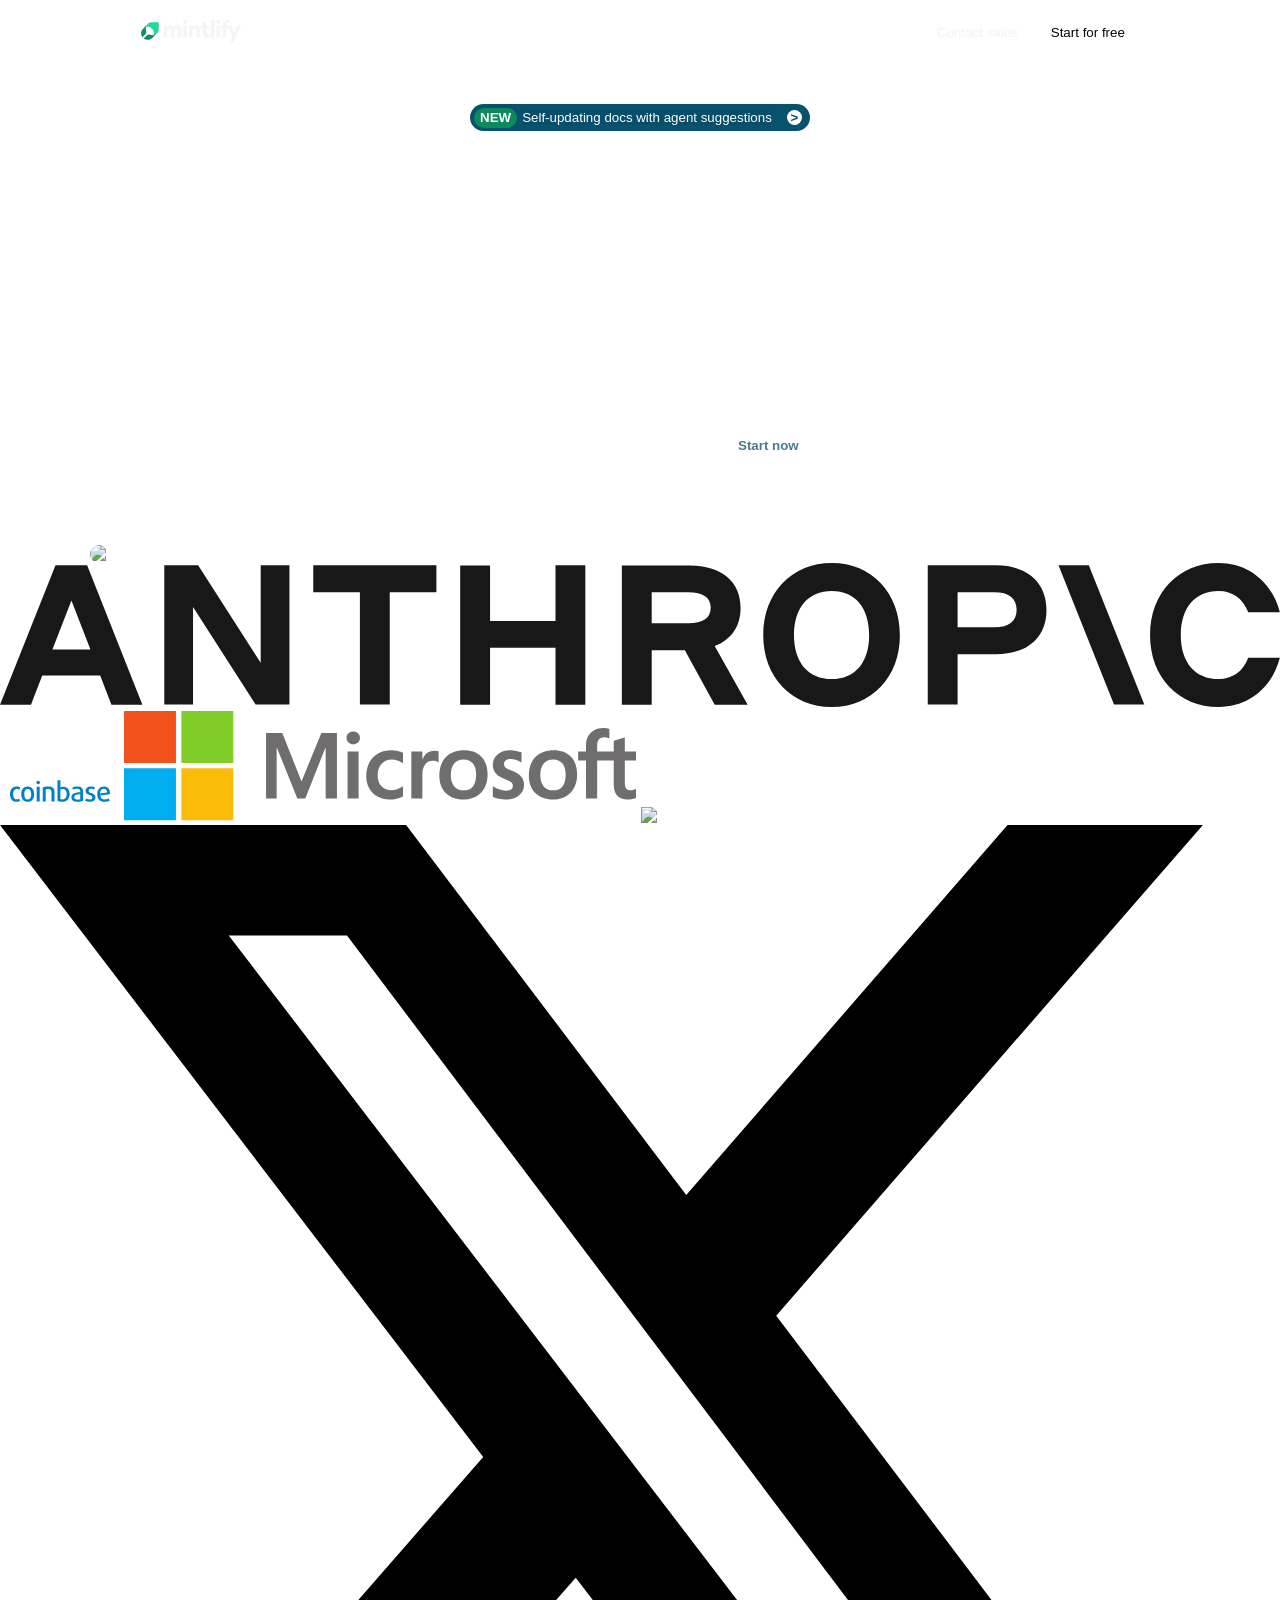
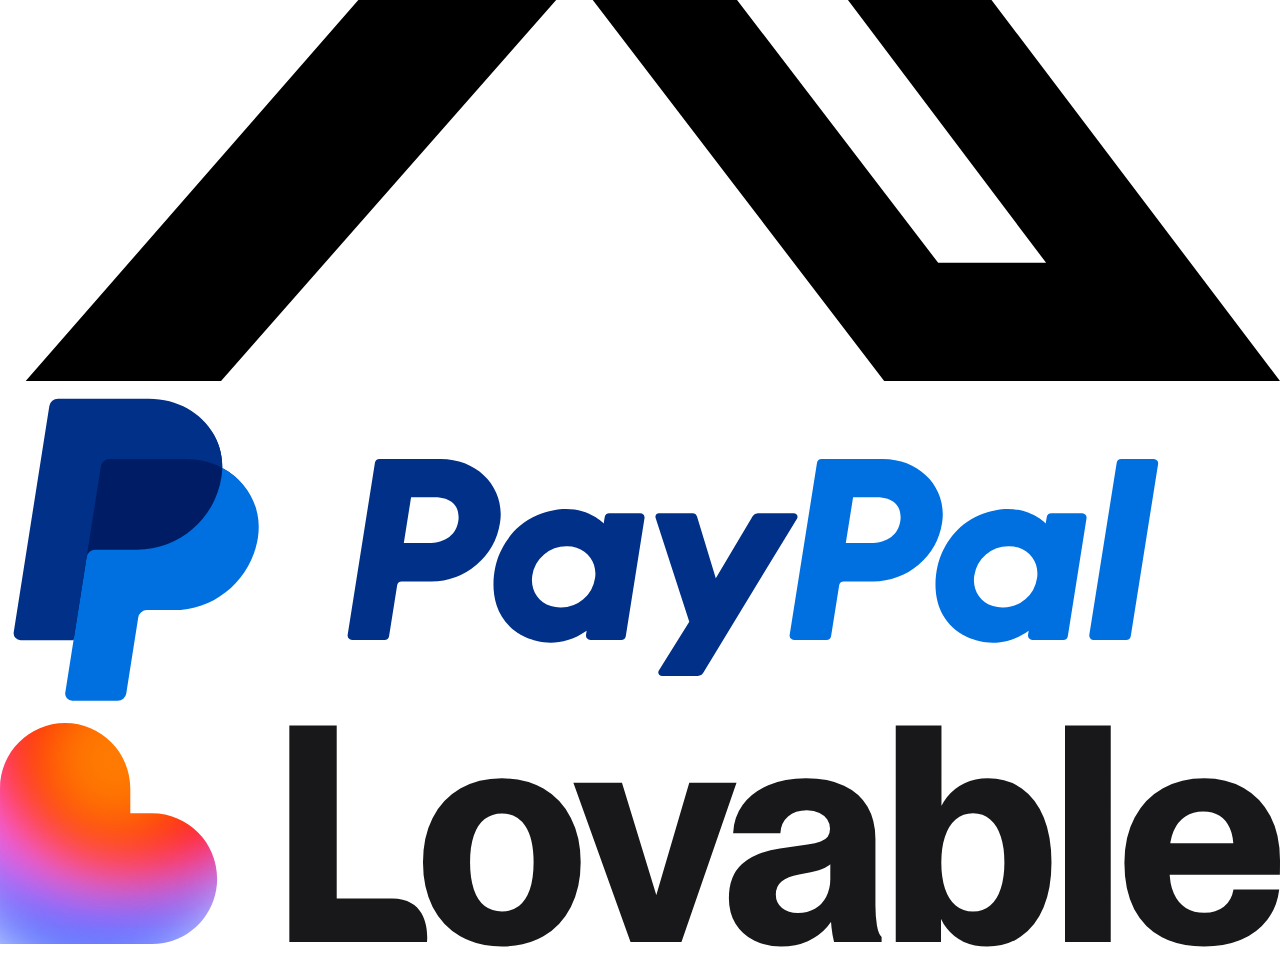
==== index.html @ 8089e69b "commit" ====
<!DOCTYPE html>
<html lang="en">

<head>
    <meta charset="UTF-8">
    <meta name="viewport" content="width=device-width, initial-scale=1.0">
    <title>Mintlify</title>
    <link rel="stylesheet" href="index.css">
</head>

<body>

    <!-- NAV BAR -->
    <div class="nav">
        <div class="logo">
            <img src="logo.svg" alt="Mintlify logo" width="100" height="50">
        </div>
        <div class="child2">
            <a href="https://www.mintlify.com/startups">Resources</a>
            <a href="https://www.mintlify.com/docsD">Documentation</a>
            <a href="https://www.mintlify.com/customers">Customers</a>
            <a href="https://www.mintlify.com/blog">Blog</a>
            <a href="https://www.mintlify.com/pricing">Pricing</a>
        </div>
        <div>
            <div class="child3">
                <button class="button1">
                    Contact sales
                </button>
                <button class="button2">
                    Start for free
                </button>
            </div>
        </div>
    </div>
    <!-- new button -->
    <div class="center">
        <button class="nav2">
            <span class="badge">NEW</span>
            <span class="text">Self-updating docs with agent suggestions</span>
            <span class="arrow">></span>
        </button>
    </div>
    <div class="" hero>

    </div>
    <div class="headline">
        The Intelligent <br>Knowledge Platform
    </div>
    <!-- description -->

    <div class="disc">
        Helping teams create and maintain world-class<br> documentation built for both humans and AI
    </div>
    <div class="email-container">
        <input type="email" placeholder="Email address"  class="in">
        <button class="start">Start now</button>
    </div>
    <!-- image  -->
    <div class="img">
        <img src="https://www.mintlify.com/hero/hero-image-light.svg" alt="description" width="1100">
    </div>
    <!-- logos -->
     <div class = "logogrid">
        <img src="anthropic.svg" alt = "anthropic">
        <img src="coinbase.svg" alt = "coinbase">
        <img src="microsoft-logo.svg" alt = "microsoft">
        <img src="" alt = "hubspot">
        <img src="X.svg" alt="twiiter">
        <img src="paypal.svg" alt = "paypal">
        <img src="lovable.svg" alt = "lovable">
    
    </div>

</body>

</html>
---- index.css ----
* {
    padding: 0px;
    box-sizing: 0px;
    margin: 0px;
    font-family: Arial;
    font-weight: 500;
    color: white;
}

body {
    background-image: url(https://www.mintlify.com/hero/bg-light.svg);
    background-repeat: no-repeat;
    background-position: center;
    background-size: cover;
    isolation: isolate;
    /* for sticking nav bar ,used blended one so thta it doesnt have weired cldr */
}

.nav {
    /* background-color: lab(31 -13.26 -21.26); */
    position: sticky;
    top: 0;
    z-index: 1000;
    padding: 16px 24px;
    display: flex;
    justify-content: space-evenly;
    column-gap: 2rem;
    align-items: center;
    height: 64px;
    padding: 0 32px;
    font-size: 14px;
    backdrop-filter: blur(10px);
     background: rgba(255, 255, 255, 0.04);
    /* the swtch btw black and white  */
    mix-blend-mode: difference;
}

/* logo transition corrwctly */
.nav .logo {
    mix-blend-mode: difference;
    /* filter: invert(1); */
}


.child2 {
    display: flex;
    word-spacing: 10px;
    font-size: 30;
    gap: 25px;
}

a {
    text-decoration: none;
}

.child3 {
    display: flex;
    align-items: center;
    gap: 5px;

    button {
        padding: 8px 14px;
        border-radius: 9999px;
        border: none;
    }
}

.button2 {
    background-color: white;
    color: rgb(11, 0, 0);
}

.button1 {
    background: transparent;
    border: 1px solid currentColor;
    /* border also adapts */
    padding: 8px 14px;
    border-radius: 9999px;

    color: white;
    /* base color */
    mix-blend-mode: difference;
    /* 🔥 this does the magic */
}

.center {
    display: flex;
    justify-content: center;
    margin-top: 40px;
    /* space below navbar */
}

.nav2 {
    height: 27px;
    padding: 6px 8px 6px 14px;
    background-color: lab(32 -13.33 -21.83);
    margin: 0 auto;
    display: flex;
    align-items: center;
    /* gap:5px; */
    border-radius: 1000px;
    border: none;
}

.badge {
    background-color: lab(51 -41.57 15.36);
    height: 20px;
    width: 43px;
    border-radius: 1000px;
    display: flex;
    align-items: center;
    justify-content: center;
    font-weight: bold;
    flex-shrink: 0;
    margin-left: -10px;
}

.arrow {
    width: 15px;
    background-color: white;
    color: lab(30 -11.58 -22.89);
    height: 15px;
    border-radius: 500px;
    display: flex;
    align-items: center;
    justify-content: center;
    font-weight: bold;
    flex-shrink: 0;
    margin-left: 15px;
}

.text {
    background-color: lab(30 -11.58 -22.89);
    margin-left: 5px;
}

.headline {
    margin-top: 40px;
    font-size: 60px;
    /* big font */
    text-align: center;
    /* center horizontally */
    font-weight: bold;
    /* optional bold */
    line-height: 1.2;

}

.hero {
    position: relative;
    min-height: 100vh;
    /* full screen height */
    width: 100%;
    display: flex;
    justify-content: center;
    /* horizontal center */
    align-items: center;
    /* vertical center */
    text-align: center;
    padding: 50px 20px;
    box-sizing: border-box;

    /* Background with gradient overlay */
    background:
        linear-gradient(to bottom, rgba(255, 255, 255, 0) 70%, rgba(255, 255, 255, 1) 100%),
        url('cloud-sky.jpg') no-repeat center;
    background-size: cover;
}

.disc {
    margin-top: 30px;
    font-size: 20px;
    text-align: center;
    line-height: 1.2;
}

.email-container {
    margin-top: 32px;
    padding: 4px;

    max-width: 360px;

    width: 100%;
    margin-left: auto;
    margin-right: auto;
    display: flex;
    align-items: center;
    gap: 6px;

    border-radius: 9999px;
    border: 1px solid rgba(255, 255, 255, 0.15);
    background-color: rgba(255, 255, 255, 0.08);
    backdrop-filter: blur(12px);
}

.in {
    flex: 1;
    padding: 0px 12px;
    background: transparent;
    border: none;
    outline: none;
    line-height: 1.5;
    color: #ffffff;
    font-size: 15px;
    width: 100%;
}

.in::placeholder {
    color: rgba(255, 255, 255, 0.5);
    opacity: 1;
}

.start {
    padding: 0 20px;
    background-color: white;
    border-radius: 999px;
    color: lab(49 -14.01 -16.68);
    border: none;
    font-weight: bold;
    cursor: pointer;
    white-space: nowrap;
    margin-right: 2px;
    width: 100px;
    transition: background-color 0.1s ease;
    height: 30px;
}

.img {
    margin: 80px auto 0;
    display: flex;
    justify-content: center;
    margin-top: 80px;
    width: fit-content;
    /* shrink to image width */
    overflow: hidden;
    /* 🔑 clips image */
    border-radius: 28px;
    /* adjust: 20 / 24 / 32 */
}

.img img {
    display: block;
    /* removes bottom gap */
    width: 1100px;
    height: auto;
}
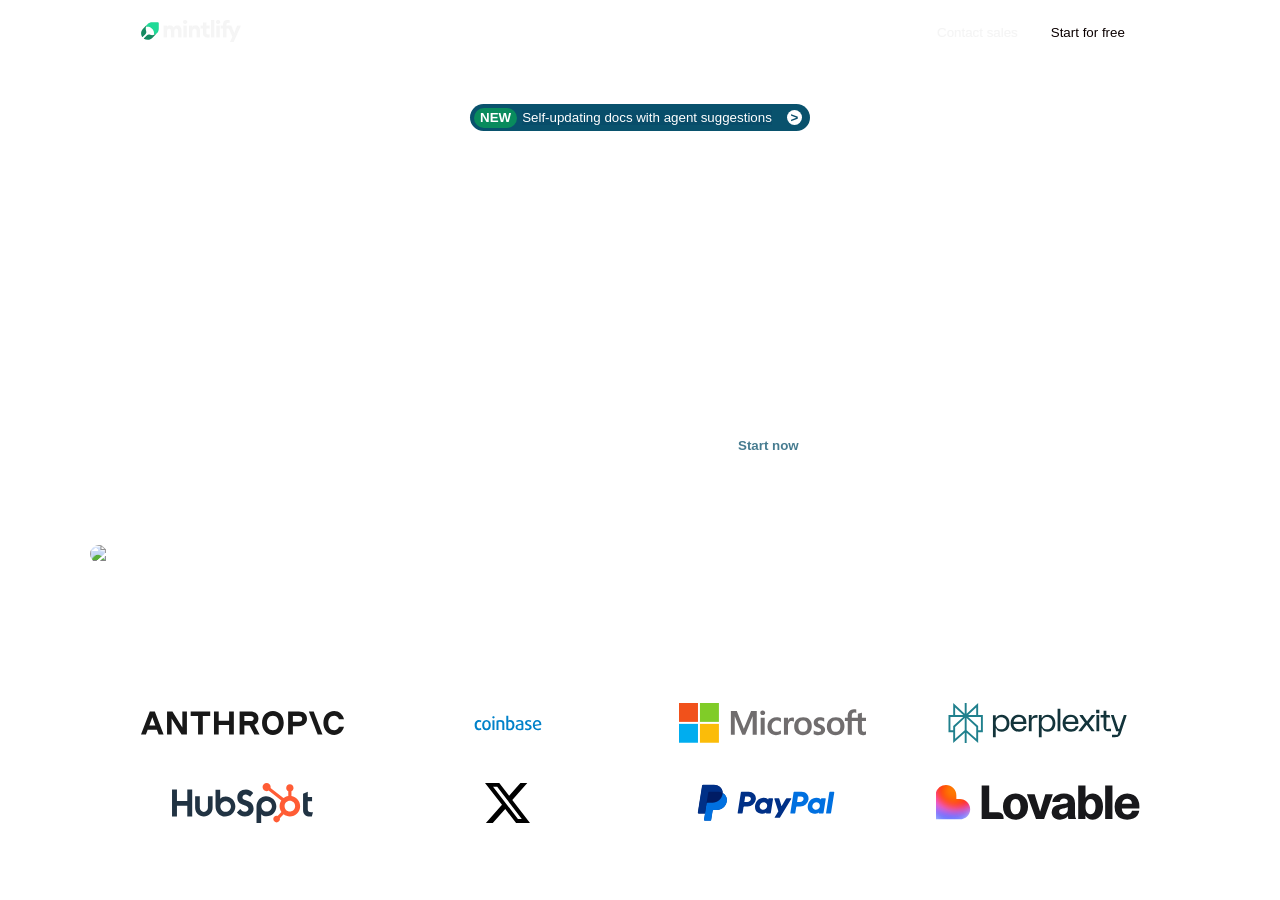
==== commit c8c4302e: "commit" ====
--- a/index.html
+++ b/index.html
@@ -65,10 +65,12 @@
         <img src="anthropic.svg" alt = "anthropic">
         <img src="coinbase.svg" alt = "coinbase">
         <img src="microsoft-logo.svg" alt = "microsoft">
-        <img src="" alt = "hubspot">
+        <img src="perplexity.svg" alt="perplexity">
+        <img src="hubspot.svg" alt = "hubspot">
         <img src="X.svg" alt="twiiter">
         <img src="paypal.svg" alt = "paypal">
         <img src="lovable.svg" alt = "lovable">
+
     
     </div>
 
--- a/index.css
+++ b/index.css
@@ -30,7 +30,7 @@
     padding: 0 32px;
     font-size: 14px;
     backdrop-filter: blur(10px);
-     background: rgba(255, 255, 255, 0.04);
+    background: rgba(255, 255, 255, 0.04);
     /* the swtch btw black and white  */
     mix-blend-mode: difference;
 }
@@ -231,16 +231,31 @@
     justify-content: center;
     margin-top: 80px;
     width: fit-content;
-    /* shrink to image width */
     overflow: hidden;
-    /* 🔑 clips image */
     border-radius: 28px;
-    /* adjust: 20 / 24 / 32 */
 }
 
 .img img {
     display: block;
-    /* removes bottom gap */
     width: 1100px;
     height: auto;
+}
+
+.logogrid {
+    display: grid;
+    grid-template-columns: repeat(4, 1fr);
+    gap: 40px 60px;
+    align-items: center;
+    justify-items: center;
+    padding: 40px;
+    max-width: 1000px;
+    margin-top: 100px;
+    margin-left: auto;
+    margin-right: auto;
+}
+.logogrid img {
+    width: 100%;
+    max-height: 40px;
+    object-fit: contain;
+
 }
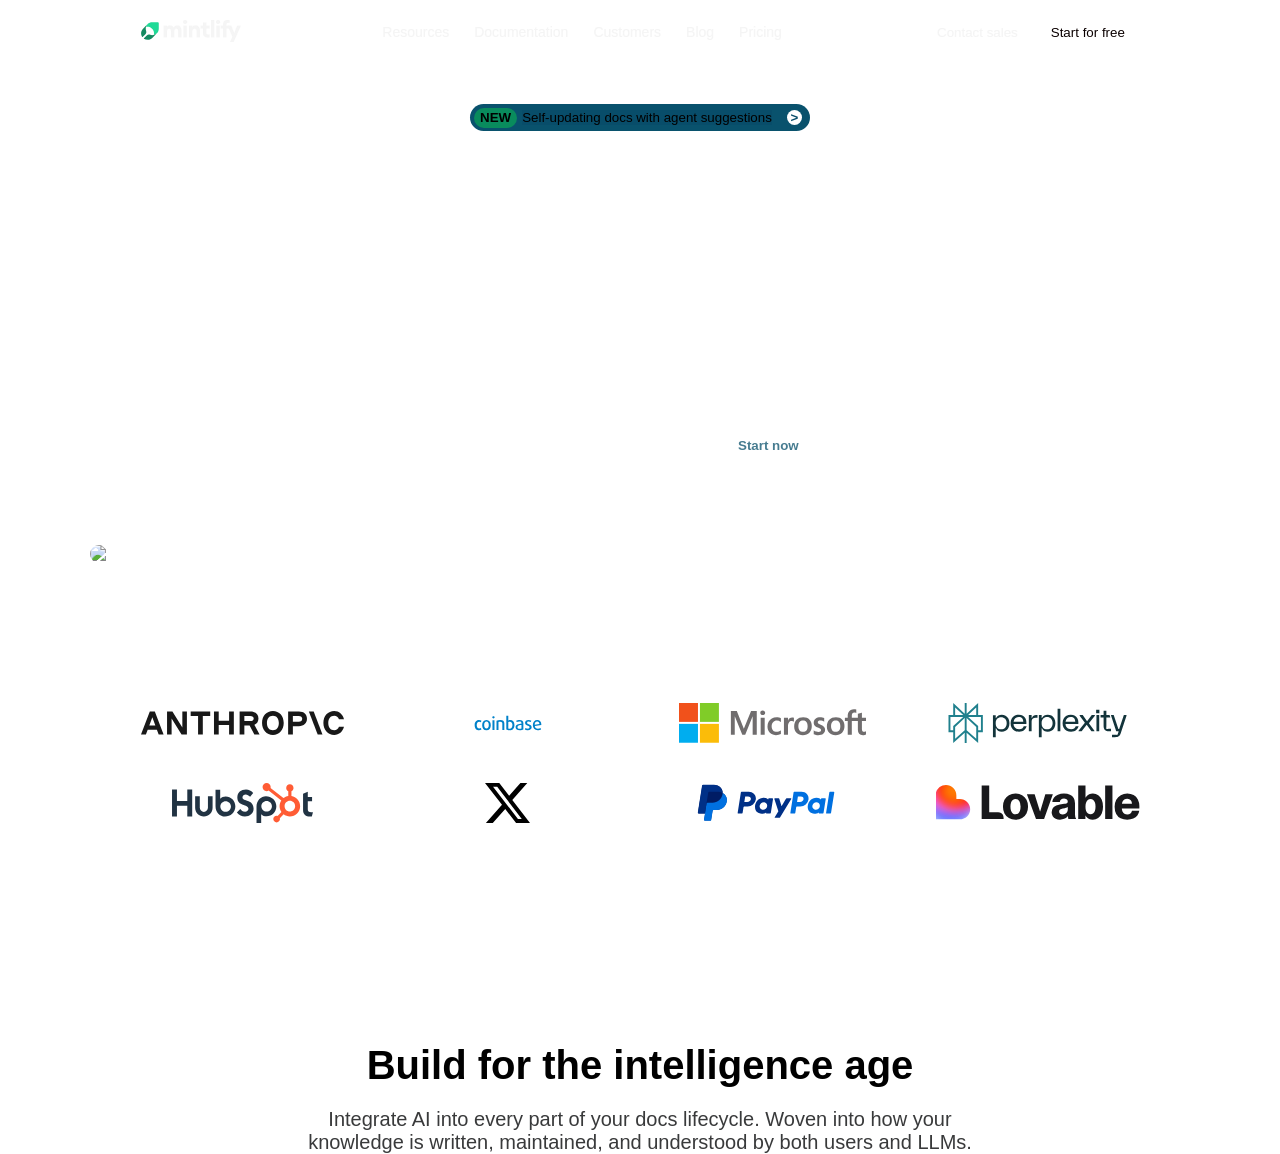
==== commit 56de57d0: "commit" ====
--- a/index.html
+++ b/index.html
@@ -41,9 +41,7 @@
             <span class="arrow">></span>
         </button>
     </div>
-    <div class="" hero>
 
-    </div>
     <div class="headline">
         The Intelligent <br>Knowledge Platform
     </div>
@@ -70,9 +68,12 @@
         <img src="X.svg" alt="twiiter">
         <img src="paypal.svg" alt = "paypal">
         <img src="lovable.svg" alt = "lovable">
-
-    
     </div>
+    <!-- description 2 -->
+     <div class="d2">
+        <p>Build for the intelligence age </p>
+        <p class="light">Integrate AI into every part of your docs lifecycle. Woven into how your <br>knowledge is written, maintained, and understood by both users and LLMs.</p>
+     </div>
 
 </body>
 
--- a/index.css
+++ b/index.css
@@ -3,8 +3,7 @@
     box-sizing: 0px;
     margin: 0px;
     font-family: Arial;
-    font-weight: 500;
-    color: white;
+    
 }
 
 body {
@@ -14,6 +13,8 @@
     background-size: cover;
     isolation: isolate;
     /* for sticking nav bar ,used blended one so thta it doesnt have weired cldr */
+    color: white;
+    font-weight: 500;
 }
 
 .nav {
@@ -51,6 +52,8 @@
 
 a {
     text-decoration: none;
+    color: white;
+    mix-blend-mode: difference;
 }
 
 .child3 {
@@ -144,27 +147,6 @@
     /* optional bold */
     line-height: 1.2;
 
-}
-
-.hero {
-    position: relative;
-    min-height: 100vh;
-    /* full screen height */
-    width: 100%;
-    display: flex;
-    justify-content: center;
-    /* horizontal center */
-    align-items: center;
-    /* vertical center */
-    text-align: center;
-    padding: 50px 20px;
-    box-sizing: border-box;
-
-    /* Background with gradient overlay */
-    background:
-        linear-gradient(to bottom, rgba(255, 255, 255, 0) 70%, rgba(255, 255, 255, 1) 100%),
-        url('cloud-sky.jpg') no-repeat center;
-    background-size: cover;
 }
 
 .disc {
@@ -253,9 +235,23 @@
     margin-left: auto;
     margin-right: auto;
 }
+
 .logogrid img {
     width: 100%;
     max-height: 40px;
     object-fit: contain;
-
+}
+.d2 {
+    color: black;
+    margin-top: 180px;
+    text-align: center;
+    font-size: 40px;
+    font-weight: 600;
+}
+.light{
+    color:lab(2.42579% -.165291 -.470081/.8);
+    margin-top: 20px;
+    text-align: center;
+    font-size: 20px;
+    font-weight: 100;
 }
